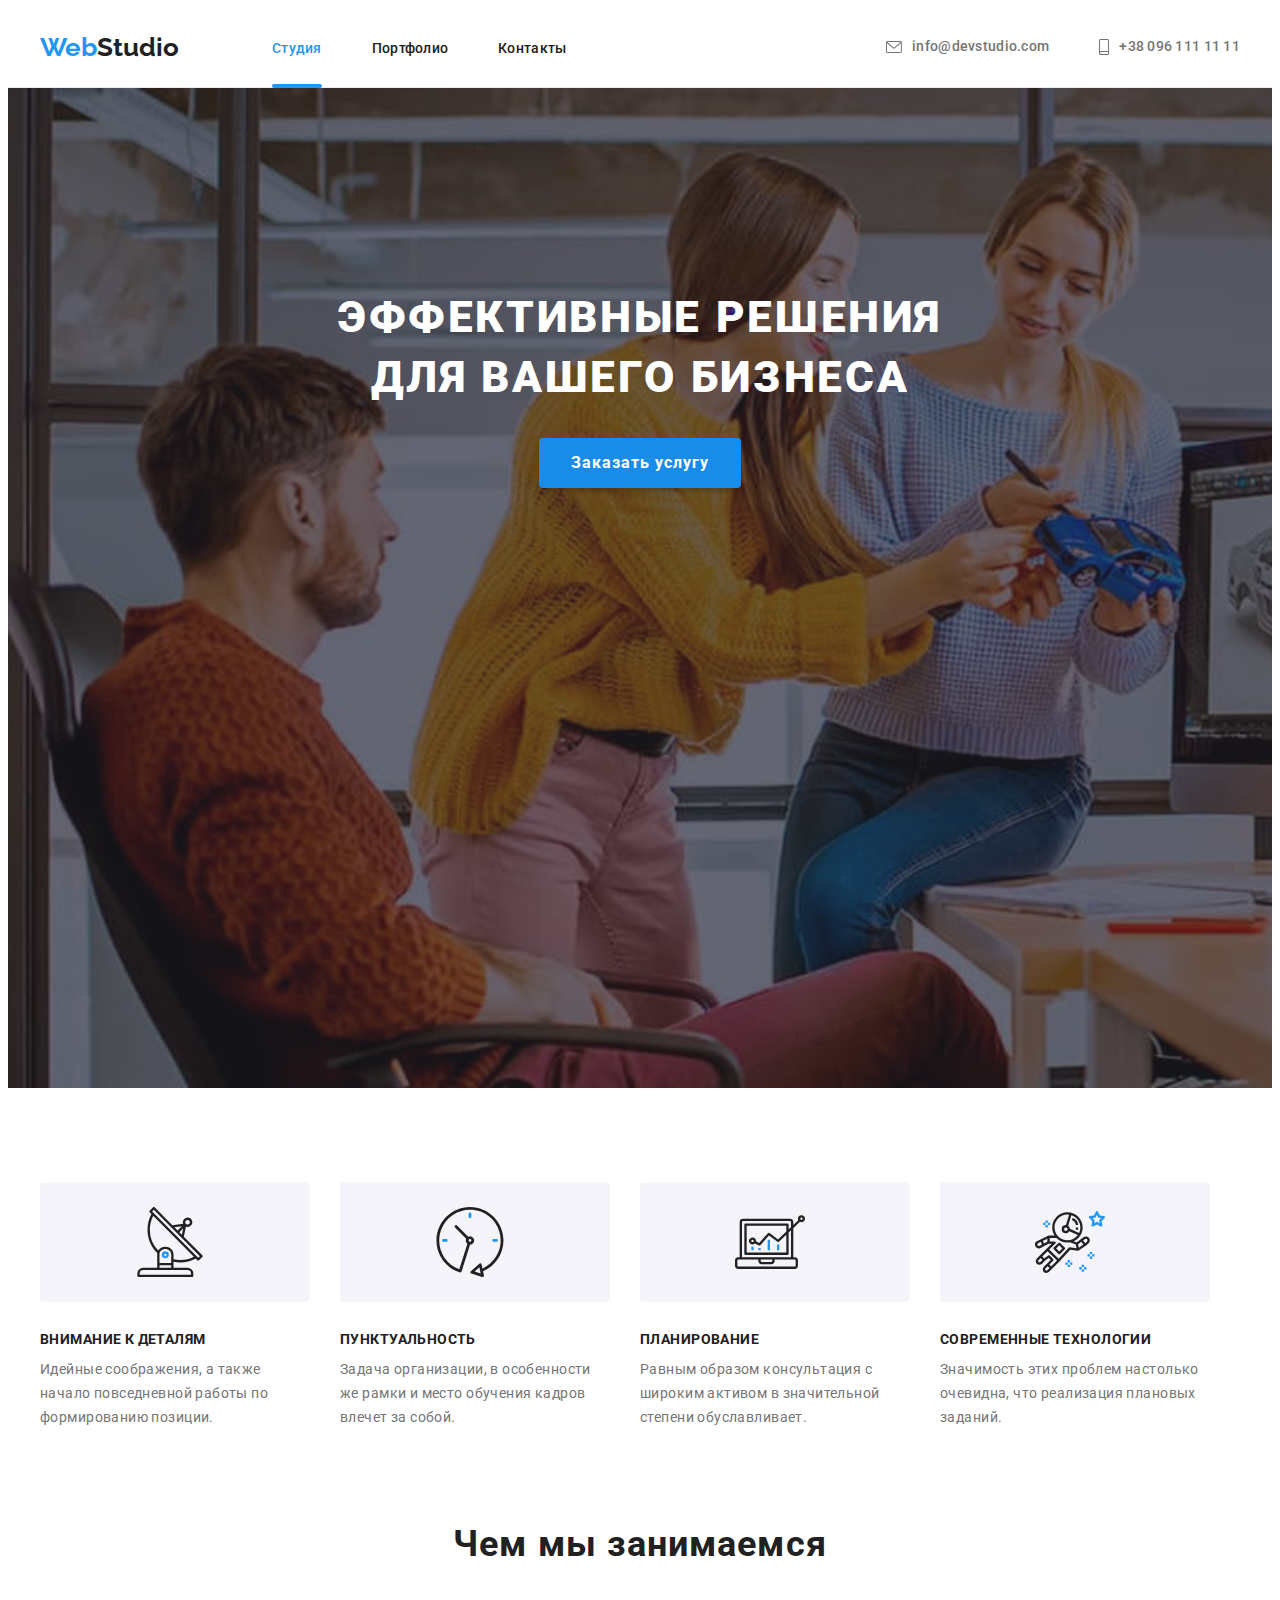
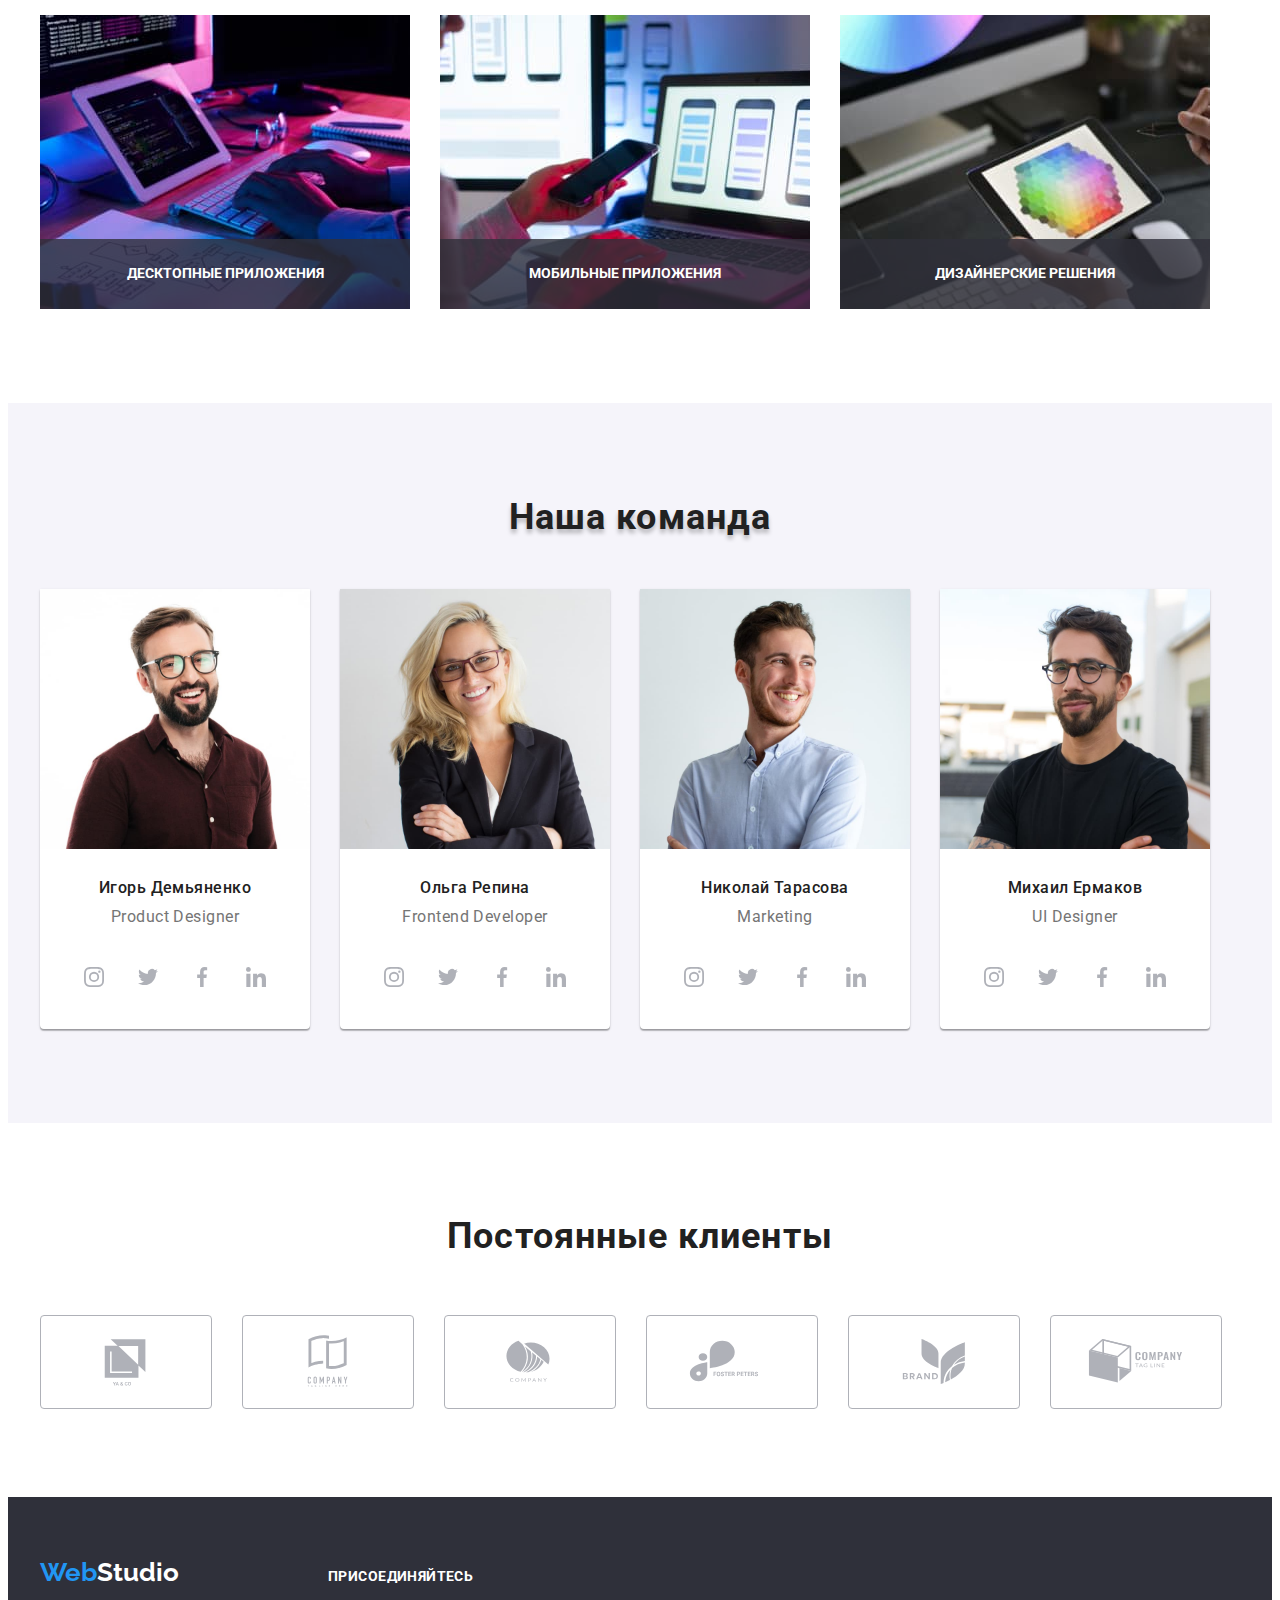
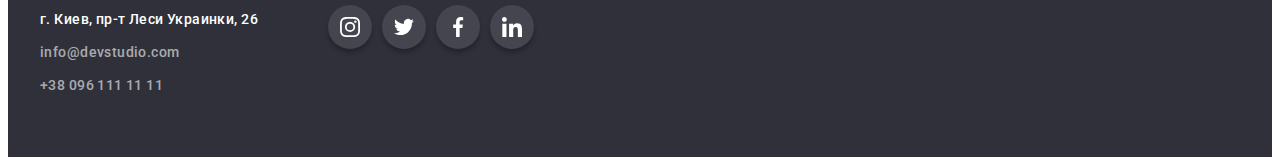
==== index.html @ 0362a979 "add files from 5 repository" ====
<!DOCTYPE html>
<html lang="ru">
  <head>
    <meta charset="UTF-8" />
    <meta http-equiv="X-UA-Compatible" content="IE=edge" />
    <meta name="viewport" content="width=device-width, initial-scale=1.0" />
    <title>Home Work 5</title>
    <link rel="preconnect" href="https://fonts.googleapis.com" />
    <link rel="preconnect" href="https://fonts.gstatic.com" crossorigin />
    <link
      href="https://fonts.googleapis.com/css2?family=Raleway:wght@700&family=Roboto:wght@400;500;700;900&display=swap"
      rel="stylesheet"
    />
    <link
      rel="stylesheet"
      href="https://cdnjs.cloudflare.com/ajax/libs/modern-normalize/1.1.0/modern-normalize.min.css"
      integrity="sha512-wpPYUAdjBVSE4KJnH1VR1HeZfpl1ub8YT/NKx4PuQ5NmX2tKuGu6U/JRp5y+Y8XG2tV+wKQpNHVUX03MfMFn9Q=="
      crossorigin="anonymous"
      referrerpolicy="no-referrer"
    />
    <link rel="stylesheet" href="./css/styles.css" />
  </head>
  <body>
    <header class="header">
      <div class="container header-container">
        <div class="flex-container">
          <a href="" class="header-logo"><span class="logo-span">Web</span>Studio</a>
          <nav>
            <ul class="marker-list header-list">
              <li class="item"><a class="nav-link current" href="">Студия</a></li>
              <li class="item"><a class="nav-link" href="./porfolio.html">Портфолио</a></li>
              <li class="item"><a class="nav-link" href="">Контакты</a></li>
            </ul>
          </nav>
          <ul class="marker-list header-list-contact">
            <li class="contact-item">
              <a class="contact-link" href="mailto:info@devstudio.com">
                <svg class="icon-header-mail" width="16" height="12">
                  <use href="./images/symbol-defs.svg#header-icon1"></use></svg
                >info@devstudio.com</a
              >
            </li>
            <li class="contact-item">
              <a class="contact-link" href="tel:+380961111111">
                <svg class="icon-header-mail" width="10" height="16">
                  <use href="./images/symbol-defs.svg#header-icon2"></use>
                </svg>
                +38 096 111 11 11
              </a>
            </li>
          </ul>
        </div>
      </div>
    </header>
    <main>
      <!-- SECTION HERO START -->
      <section class="hero-section hero">
        <div class="container">
          <h1 class="main-title">
            Эффективные решения <br />
            для вашего бизнеса
          </h1>
          <button type="button" class="btn-order-service" data-modal-open>Заказать услугу</button>
        </div>
      </section>
      <!-- SECTION HERO END -->
      <!-- SECTION OPPORTUNITIES START -->
      <section class="section">
        <div class="container">
          <h2 class="visually-hidden">Наши преимущества</h2>
          <ul class="marker-list list-box">
            <li class="item">
              <div class="icon-element">
                <svg class="icon-header-mail" width="70" height="70">
                  <use href="./images/symbol-defs.svg#opportunites-icon1"></use>
                </svg>
              </div>
              <h3 class="small-title">Внимание к деталям</h3>
              <p class="text-title">
                Идейные соображения, а также начало повседневной работы по формированию позиции.
              </p>
            </li>

            <li class="item">
              <div class="icon-element">
                <svg class="icon-header-mail" width="70" height="70">
                  <use href="./images/symbol-defs.svg#opportunites-icon2"></use>
                </svg>
              </div>
              <h3 class="small-title">Пунктуальность</h3>
              <p class="text-title">
                Задача организации, в особенности же рамки и место обучения кадров влечет за собой.
              </p>
            </li>

            <li class="item">
              <div class="icon-element">
                <svg class="icon-header-mail" width="70" height="70">
                  <use href="./images/symbol-defs.svg#opportunites-icon3"></use>
                </svg>
              </div>
              <h3 class="small-title">Планирование</h3>
              <p class="text-title">
                Равным образом консультация с широким активом в значительной степени обуславливает.
              </p>
            </li>

            <li class="item">
              <div class="icon-element">
                <svg class="icon-header-mail" width="70" height="70">
                  <use href="./images/symbol-defs.svg#opportunites-icon4"></use>
                </svg>
              </div>
              <h3 class="small-title">Современные технологии</h3>
              <p class="text-title">
                Значимость этих проблем настолько очевидна, что реализация плановых заданий.
              </p>
            </li>
          </ul>
        </div>
      </section>
      <!-- SECTION OPPORTUNITIES END -->
      <!-- SECTION ABOUT US START -->
      <section class="section section-about-us">
        <div class="container">
          <h2 class="section-title">Чем мы занимаемся</h2>
          <ul class="marker-list flex-box-img">
            <li class="item">
              <div class="box-computer-img">
                <img
                  class="computer-img"
                  src="./images/img-1.jpg"
                  alt="Компьютер"
                  width="370"
                  height="294"
                />
                <p class="text-on-img">Десктопные приложения</p>
              </div>
            </li>
            <li class="item">
              <div class="box-computer-img">
                <img
                  class="computer-img"
                  src="./images/img-2.jpg"
                  alt="Ноутбук"
                  width="370"
                  height="294"
                />
                <p class="text-on-img">Мобильные приложения</p>
              </div>
            </li>
            <li class="item">
              <div class="box-computer-img">
                <img
                  class="computer-img"
                  src="./images/img-3.jpg"
                  alt="Планшет с изображением"
                  width="370"
                  height="294"
                />
                <p class="text-on-img">Дизайнерские решения</p>
              </div>
            </li>
          </ul>
        </div>
      </section>
      <!-- SECTION ABOUT US END -->
      <!-- SECTION COMMAND START -->
      <section class="section section-command">
        <div class="container">
          <h2 class="section-title title-our-command">Наша команда</h2>
          <ul class="marker-list flex-box-pic">
            <li class="item item-pic">
              <img src="./images/photo-1.jpg" alt="Игорь Демьяненко" width="270" height="260" />
              <div class="text-wrapper">
                <h3 class="title-staff">Игорь Демьяненко</h3>
                <p class="text-staff-position" lang="en">Product Designer</p>
                <div class="icon-wrapper">
                  <a href="" class="link-social-icon">
                    <svg class="icon-social" width="20" height="20">
                      <use href="./images/symbol-defs.svg#instagram-icon"></use>
                    </svg>
                  </a>
                  <a href="" class="link-social-icon">
                    <svg class="icon-social" width="20" height="20">
                      <use href="./images/symbol-defs.svg#twitter-icon"></use>
                    </svg>
                  </a>
                  <a href="" class="link-social-icon">
                    <svg class="icon-social" width="20" height="20">
                      <use href="./images/symbol-defs.svg#facebook-icon"></use>
                    </svg>
                  </a>
                  <a href="" class="link-social-icon">
                    <svg class="icon-social" width="20" height="20">
                      <use href="./images/symbol-defs.svg#linkedin-icon"></use>
                    </svg>
                  </a>
                </div>
              </div>
            </li>
            <li class="item item-pic">
              <img src="./images/photo-2.jpg" alt="Ольга Репина" width="270" height="260" />
              <div class="text-wrapper">
                <h3 class="title-staff">Ольга Репина</h3>
                <p class="text-staff-position" lang="en">Frontend Developer</p>
                <div class="icon-wrapper">
                  <a href="" class="link-social-icon icon-instagram">
                    <svg class="icon-social" width="20" height="20">
                      <use href="./images/symbol-defs.svg#instagram-icon"></use>
                    </svg>
                  </a>
                  <a href="" class="link-social-icon">
                    <svg class="icon-social" width="20" height="20">
                      <use href="./images/symbol-defs.svg#twitter-icon"></use>
                    </svg>
                  </a>
                  <a href="" class="link-social-icon">
                    <svg class="icon-social" width="20" height="20">
                      <use href="./images/symbol-defs.svg#facebook-icon"></use>
                    </svg>
                  </a>
                  <a href="" class="link-social-icon icon-linkedin">
                    <svg class="icon-social" width="20" height="20">
                      <use href="./images/symbol-defs.svg#linkedin-icon"></use>
                    </svg>
                  </a>
                </div>
              </div>
            </li>
            <li class="item item-pic">
              <img src="./images/photo-3.jpg" alt="Николай Тарасов" width="270" height="260" />
              <div class="text-wrapper">
                <h3 class="title-staff">Николай Тарасова</h3>
                <p class="text-staff-position" lang="en">Marketing</p>
                <div class="icon-wrapper">
                  <a href="" class="link-social-icon icon-instagram">
                    <svg class="icon-social" width="20" height="20">
                      <use href="./images/symbol-defs.svg#instagram-icon"></use>
                    </svg>
                  </a>
                  <a href="" class="link-social-icon">
                    <svg class="icon-social" width="20" height="20">
                      <use href="./images/symbol-defs.svg#twitter-icon"></use>
                    </svg>
                  </a>
                  <a href="" class="link-social-icon">
                    <svg class="icon-social" width="20" height="20">
                      <use href="./images/symbol-defs.svg#facebook-icon"></use>
                    </svg>
                  </a>
                  <a href="" class="link-social-icon icon-linkedin">
                    <svg class="icon-social" width="20" height="20">
                      <use href="./images/symbol-defs.svg#linkedin-icon"></use>
                    </svg>
                  </a>
                </div>
              </div>
            </li>
            <li class="item item-pic">
              <img src="./images/photo-4.jpg" alt="Михаил Ермаков" width="270" height="260" />
              <div class="text-wrapper">
                <h3 class="title-staff">Михаил Ермаков</h3>
                <p class="text-staff-position" lang="en">UI Designer</p>
                <div class="icon-wrapper">
                  <a href="" class="link-social-icon icon-instagram">
                    <svg class="icon-social" width="20" height="20">
                      <use href="./images/symbol-defs.svg#instagram-icon"></use>
                    </svg>
                  </a>
                  <a href="" class="link-social-icon">
                    <svg class="icon-social" width="20" height="20">
                      <use href="./images/symbol-defs.svg#twitter-icon"></use>
                    </svg>
                  </a>
                  <a href="" class="link-social-icon">
                    <svg class="icon-social" width="20" height="20">
                      <use href="./images/symbol-defs.svg#facebook-icon"></use>
                    </svg>
                  </a>
                  <a href="" class="link-social-icon icon-linkedin">
                    <svg class="icon-social" width="20" height="20">
                      <use href="./images/symbol-defs.svg#linkedin-icon"></use>
                    </svg>
                  </a>
                </div>
              </div>
            </li>
          </ul>
        </div>
      </section>
      <!-- SECTION COMMAND END -->
      <!-- SECTION CLIENTS START -->
      <section class="section-clients">
        <div class="container">
          <h2 class="section-title title-clients">Постоянные клиенты</h2>
          <ul class="list-icon">
            <li class="item-icon">
              <a class="link-icon" href="">
                <svg class="icon-clients" width="106" height="60">
                  <use href="./images/symbol-defs.svg#sponsor-icon1"></use>
                </svg>
              </a>
            </li>
            <li class="item-icon">
              <a class="link-icon" href="">
                <svg class="icon-clients" width="106" height="60">
                  <use href="./images/symbol-defs.svg#sponsor-icon2"></use>
                </svg>
              </a>
            </li>
            <li class="item-icon">
              <a class="link-icon" href="">
                <svg class="icon-clients" width="106" height="60">
                  <use href="./images/symbol-defs.svg#sponsor-icon3"></use>
                </svg>
              </a>
            </li>
            <li class="item-icon">
              <a class="link-icon" href="">
                <svg class="icon-clients" width="106" height="60">
                  <use href="./images/symbol-defs.svg#sponsor-icon4"></use>
                </svg>
              </a>
            </li>
            <li class="item-icon">
              <a class="link-icon" href="">
                <svg class="icon-clients" width="106" height="60">
                  <use href="./images/symbol-defs.svg#sponsor-icon5"></use>
                </svg>
              </a>
            </li>
            <li class="item-icon">
              <a class="link-icon" href="">
                <svg class="icon-clients" width="106" height="60">
                  <use href="./images/symbol-defs.svg#sponsor-icon6"></use>
                </svg>
              </a>
            </li>
          </ul>
        </div>
      </section>

      <!-- SECTION CLIENTS END-->
    </main>
    <footer class="footer">
      <div class="container footer-flex-container">
        <div class="link-wrapper">
          <a href="" class="footer-logo"><span class="logo-span">Web</span>Studio</a>
          <address>
            <ul class="marker-list">
              <li class="item">
                <a
                  class="footer-link-contact footer-link-adress"
                  href="https://goo.gl/maps/3jRDSdYq94xRZy5t9"
                  target="_blank"
                  >г. Киев, пр-т Леси Украинки, 26</a
                >
              </li>
              <li class="item">
                <a class="footer-link-contact" href="mailto:info@devstudio.com"
                  >info@devstudio.com</a
                >
              </li>
              <li class="item">
                <a class="footer-link-contact" href="tel:+380961111111">+38 096 111 11 11</a>
              </li>
            </ul>
          </address>
        </div>
        <div class="footer-icon-wrapper">
          <p class="text-footer-icon">присоединяйтесь</p>
          <ul class="list-icon-wrapper">
            <li class="item-footer-icon">
              <a href="" class="footer-link-icon">
                <svg class="icon-social" width="20" height="20">
                  <use href="./images/symbol-defs.svg#instagram-icon"></use>
                </svg>
              </a>
            </li>
            <li class="item-footer-icon">
              <a href="" class="footer-link-icon">
                <svg class="icon-social" width="20" height="20">
                  <use href="./images/symbol-defs.svg#twitter-icon"></use>
                </svg>
              </a>
            </li>
            <li class="item-footer-icon">
              <a href="" class="footer-link-icon">
                <svg class="icon-social" width="20" height="20">
                  <use href="./images/symbol-defs.svg#facebook-icon"></use>
                </svg>
              </a>
            </li>
            <li class="item-footer-icon">
              <a href="" class="footer-link-icon">
                <svg class="icon-social" width="20" height="20">
                  <use href="./images/symbol-defs.svg#linkedin-icon"></use>
                </svg>
              </a>
            </li>
          </ul>
        </div>
      </div>
    </footer>
    <div class="backdrop is-hidden" data-modal>
      <div class="modal">
        <button class="btn-modal" type="button" data-modal-close>
          <svg class="modal-close-icon" width="18" height="18">
            <use href="./images/symbol-defs.svg#close-icon"></use>
          </svg>
        </button>
      </div>
    </div>
    <script src="./js/modal.js"></script>
  </body>
</html>
---- css/styles.css ----
:root {
  --main-color: #757575;

  --dark-color: #212121;

  --secondary-color: #ffffff;

  --footer-link-color: rgba(255, 255, 255, 0.6);

  --hover-color: #2196f3;

  --font-text: 14px;

  --font-weight-main: 500;
}

body {
  font-family: 'Roboto', sans-serif;
  color: var(--main-color);
}

h1,
h2,
h3,
h4,
ul,
p {
  margin: 0;
  padding: 0;
}

img {
  display: block;
}
.marker-list {
  list-style-type: none;
  padding: 0;
}

/* =====HEADER START====== */
.header {
  border-bottom: 1px solid #ececec;
}

.container {
  width: 1200px;
  padding: 0 15px;
  margin: 0 auto;
}

header a {
  padding: 24px 0px;
}
.flex-container {
  display: flex;
  align-items: center;
}

.header-logo {
  font-family: 'Raleway', sans-serif;
  font-size: 26px;
  font-weight: 700;
  line-height: 1.19;
  text-decoration: none;
  color: var(--dark-color);
  margin-right: 93px;

  transition: text-shadow 250ms cubic-bezier(0.4, 0, 0.2, 1);
}

.header-logo:hover,
.header-logo:focus {
  text-shadow: 0px 4px 4px rgba(0, 0, 0, 0.25), 0px 4px 4px rgba(0, 0, 0, 0.25);
}

.logo-span {
  color: var(--hover-color);
}

.header-list {
  display: flex;
}

.header-list > .item:not(:last-child) {
  margin-right: 50px;
}
.marker-list .nav-link {
  position: relative;
  padding-bottom: 32px;

  font-size: var(--font-text);
  font-weight: var(--font-weight-main);
  line-height: 1.14;
  text-decoration: none;
  color: var(--dark-color);
  letter-spacing: 0.02em;

  transition: color 250ms cubic-bezier(0.4, 0, 0.2, 1);
}

.nav-link:hover,
.nav-link:focus {
  color: var(--hover-color);
}

.marker-list .current {
  color: var(--hover-color);
}

.marker-list .current::after {
content: "";

position: absolute;
bottom: 0;
left: 0;
width: 100%;
height: 4px;
background: #2196F3;
border-radius: 2px;
}

.header-list-contact > .contact-item:first-child {
  margin-right: 50px;
}

.header-list-contact {
  display: flex;
  margin-left: auto;
}

.contact-link {
  display: flex;
  justify-content: center;
  align-items: center;
  font-size: var(--font-text);
  font-weight: var(--font-weight-main);
  line-height: 1.14;
  text-decoration: none;
  color: var(--main-color);
  font-style: normal;
  letter-spacing: 0.02em;

  transition: color 250ms cubic-bezier(0.4, 0, 0.2, 1);
}

.contact-link:hover,
.contact-link:focus {
  color: var(--hover-color);
}

.icon-header-mail {
  margin-right: 10px;
  fill: currentColor;
}

/* =====HEADER END====== */

/* =======HERO START====== */
.hero-section {
  margin-right: auto;
  margin-left: auto;
  max-width: 1600px;
  height: 600px;
  padding-bottom: 200px;
  padding-top: 200px;

  text-align: center;
  background-image: linear-gradient(rgba(47, 48, 58, 0.4), rgba(47, 48, 58, 0.4)),
    url(../images/background-img1.jpg);
  background-repeat: no-repeat;
  background-size: cover;
  background-color: #2f303a;
}

.main-title {
  margin-bottom: 30px;

  color: var(--secondary-color);
  font-weight: 900;
  line-height: 1.36;
  font-size: 44px;
  text-transform: uppercase;
  letter-spacing: 0.06em;
  text-align: center;
}

.btn-order-service {
  padding: 10px 32px;
  border: 0px;
  border-radius: 4px;

  font-family: 'Roboto', sans-serif;
  color: var(--secondary-color);
  font-weight: 700;
  font-size: 16px;
  line-height: 1.87;
  letter-spacing: 0.06em;
  background-color: #188ce8;
  box-shadow: 0px 4px 4px rgba(0, 0, 0, 0.15);

  cursor: pointer;
  transition: background-color 250ms cubic-bezier(0.4, 0, 0.2, 1);
}

.btn-order-service:hover,
.btn-order-service:focus {
  background-color: var(--hover-color);
}
/* =======HERO END====== */

/* ======SECTION OPPORTUNITIES START======= */

/* Утилита скрытия текста */
.visually-hidden {
  position: absolute;
  width: 1px;
  height: 1px;
  margin: -1px;
  border: 0;
  padding: 0;
  white-space: nowrap;
  clip-path: inset(100%);
  clip: rect(0 0 0 0);
  overflow: hidden;
}

.section {
  padding: 94px 0;
}

.list-box {
  display: flex;
}

.list-box > .item {
  width: 270px;
}

.list-box .item:not(:last-child) {
  margin-right: 30px;
}

.icon-element {
  display: flex;
  justify-content: center;
  align-items: center;
  width: 270px;
  height: 120px;
  margin-bottom: 30px;
  border-radius: 4px;

  background-color: #f5f4fa;
}
.small-title {
  margin-bottom: 10px;

  line-height: 1.14;
  letter-spacing: 0.03em;
  text-transform: uppercase;
  color: var(--dark-color);
  font-size: var(--font-text);
  font-weight: 700;
}

.text-title {
  font-size: var(--font-text);
  letter-spacing: 0.03em;
  line-height: 1.71;
}

/* ======SECTION OPPORTUNITIES END======= */

/* ======SECTION ABOUT US START======= */
.section-about-us {
  padding-top: 0;
}

.flex-box-img {
  display: flex;
  margin-left: -30px;
  margin-top: -30px;

  flex-basis: calc((100% - 90px) / 4);
}

.flex-box-img .item {
  margin-left: 30px;
  margin-top: 30px;
}

.box-computer-img {
position: relative;

}

.text-on-img {
position: absolute;
bottom: 0;
left: 0;

display:flex;
justify-content: center;
align-items: center;
width: 370px;
height: 70px;

font-weight: 700;
font-size: 14px;
line-height: 1.14;
text-transform: uppercase;
color: white;
background: rgba(47, 48, 58, 0.8);


}

.section-title {
  margin-bottom: 50px;

  text-align: center;
  font-weight: 700;
  font-size: 36px;
  line-height: 1.16;
  letter-spacing: 0.03em;
  color: var(--dark-color);
}

/* ======SECTION ABOUT US END======= */

/* ======SECTION COMMAND START====== */
.section-command {
  background-color: #f5f4fa;
}

.flex-box-pic {
  display: flex;
  flex-basis: calc((100% - 120px) / 4);

  margin-left: -30px;
}

.item-pic {
  margin-left: 30px;

  text-align: center;
  background: #ffffff;
  box-shadow: 0px 1px 3px rgba(0, 0, 0, 0.12), 0px 1px 1px rgba(0, 0, 0, 0.14),
    0px 2px 1px rgba(0, 0, 0, 0.2);
  border-radius: 0px 0px 4px 4px;
}

.text-wrapper {
  padding-bottom: 30px;
  padding-top: 30px;
}

.title-our-command {
  text-shadow: 0px 4px 4px rgba(0, 0, 0, 0.25);
}

.title-staff {
  margin-bottom: 10px;

  color: var(--dark-color);
  font-size: 16px;
  line-height: 1.18;
  letter-spacing: 0.03em;
  font-weight: 500;
}

.text-staff-position {
  margin-bottom: 28px;

  font-size: 16px;
  line-height: 1.18;
  letter-spacing: 0.03em;
}

.icon-wrapper {
  display: flex;
  align-items: center;
  justify-content: center;
}

.link-social-icon {
  display: flex;
  justify-content: center;
  align-items: center;
  width: 44px;
  height: 44px;
  color: #afb1b8;
  cursor: pointer;
  transition: color 250ms cubic-bezier(0.4, 0, 0.2, 1),
    background-color 250ms cubic-bezier(0.4, 0, 0.2, 1),
    border-radius 250ms cubic-bezier(0.4, 0, 0.2, 1);
}

.link-social-icon:hover,
.link-social-icon:focus {
  color: var(--secondary-color);
  background-color: var(--hover-color);
  border-radius: 50%;
}

.link-social-icon:not(:last-child) {
  margin-right: 10px;
}

.icon-social {
  fill: currentColor;
}

/* ======SECTION COMMAND END====== */

/* ======SECTION CLIENTS START====== */
.section-clients {
  padding-top: 93px;
  padding-bottom: 88px;
}

.section-clients li {
  list-style: none;
}

.section-title.title-clients {
  margin-bottom: 57px;
}
.list-icon {
  display: flex;
}
.item-icon:not(:first-child) {
  margin-left: 30px;
}

.link-icon {
  display: block;
}

.link-icon {
  display: flex;
  width: 170px;
  height: 92px;
  justify-content: center;
  align-items: center;
  color: #afb1b8;
  border: 1px solid #afb1b8;
  border-radius: 4px;

  transition: color 250ms cubic-bezier(0.4, 0, 0.2, 1), border 250ms cubic-bezier(0.4, 0, 0.2, 1);
}

.link-icon:hover,
.link-icon:focus {
  color: #2196f3;
  border: 1px solid #2196f3;
}

.icon-clients {
  fill: currentColor;
}

/* ======SECTION CLIENTS END====== */

/* =======PAGE PORTFOLIO START====== */
.section-portfolio {
  padding-top: 94px;
  padding-bottom: 94px;
}

.btn-list {
  display: flex;
  justify-content: center;
  margin-bottom: 50px;
}

.btn-list > .item:not(:last-child) {
  margin-right: 8px;
}

.button-portfolio {
  padding: 6px 22px;
  border: 0;
  border-radius: 4px;

  font-family: 'Roboto', sans-serif;
  font-weight: var(--font-weight-main);
  font-size: 16px;
  line-height: 1.62;
  letter-spacing: 0.03em;
  color: var(--dark-color);
  background: #f5f4fa;

  cursor: pointer;

  transition: color 250ms cubic-bezier(0.4, 0, 0.2, 1),
    background-color 250ms cubic-bezier(0.4, 0, 0.2, 1),
    box-shadow 250ms cubic-bezier(0.4, 0, 0.2, 1);
}

.button-portfolio:hover,
.button-portfolio:focus {
  color: var(--secondary-color);
  background-color: var(--hover-color);
  box-shadow: 0px 3px 1px rgba(0, 0, 0, 0.1), 0px 1px 2px rgba(0, 0, 0, 0.08),
    0px 2px 2px rgba(0, 0, 0, 0.12);
}

.cards-list {
  display: flex;
  flex-wrap: wrap;
  flex-basis: calc((100% - 90px) / 3);
  margin-left: -30px;
  margin-top: -30px;
}

.cards-list > .item {
  margin-left: 30px;
  margin-top: 30px;
  transition: box-shadow 250ms cubic-bezier(0.4, 0, 0.2, 1);
}

.cards-list .item:hover {
  box-shadow: 0px 4px 4px rgba(0, 0, 0, 0.25);
}

.link-img {
  text-decoration: none;
  color: var(--main-color);
}

/* OVERLAY START*/
.img-wrapper {
  position: relative;
  overflow: hidden; 
}

.overlay {
  position: absolute;
  top: 0;
  left: 0;
  width: 100%;
  height: 100%;
  overflow: auto;

  padding: 63px 24px;

  color: var(--secondary-color);
  font-size: 18px;
  line-height: 1.55;

  transform: translateY(100%);
  transition: transform 250ms cubic-bezier(0.4, 0, 0.2, 1),
    background 250ms cubic-bezier(0.4, 0, 0.2, 1);
}

.link-img:hover .overlay,
.link-img:focus .overlay {
  transform: translateY(0%);
  background: rgba(33, 150, 243, 0.9);
}

/* OVERLAY END*/
.text-card {
  padding: 20px 24px;

  background: #ffffff;
  border-bottom: 1px solid #eeeeee;
  border-right: 1px solid #eeeeee;
  border-left: 1px solid #eeeeee;
}

.portfolio-title {
  margin-bottom: 4px;

  color: var(--dark-color);
  font-size: 18px;
  line-height: 2;
  letter-spacing: 0.06em;
  font-weight: 700;
}

.text-services {
  font-size: 16px;
  line-height: 1.87;
  letter-spacing: 0.03em;
  text-shadow: 0px 4px 4px rgba(0, 0, 0, 0.25);
}
/* =======PAGE PORTFOLIO END======= */

/* ======FOOTER START====== */
.footer {
  background: #2f303a;
  padding-bottom: 60px;
  padding-top: 60px;
}

.footer-logo {
  display: inline-block;
  margin-bottom: 20px;

  font-family: 'Raleway', sans-serif;
  font-size: 26px;
  font-weight: 700;
  line-height: 1.19;
  text-decoration: none;
  color: var(--secondary-color);

  transition: text-shadow 250ms cubic-bezier(0.4, 0, 0.2, 1);
}

.footer-logo:hover,
.footer-logo:focus {
  text-shadow: 0px 4px 4px rgba(0, 0, 0, 0.25), 0px 4px 4px rgba(0, 0, 0, 0.25);
}

.footer .item:not(:last-child) {
  margin-bottom: 9px;
}
.footer-link-contact {
  font-size: var(--font-text);
  font-weight: var(--font-weight-main);
  line-height: 1.71;
  text-decoration: none;
  color: var(--footer-link-color);
  letter-spacing: 0.03em;
  font-style: normal;

  transition: color 250ms cubic-bezier(0.4, 0, 0.2, 1);
}

.footer-link-contact:hover,
.footer-link-contact:focus {
  color: var(--hover-color);
}

.footer-link-adress {
  color: var(--secondary-color);
}

.list-icon-wrapper li {
  list-style: none;
}
/* STYLES FOR ICON */
.footer-flex-container {
  display: flex;
  align-items: baseline;
}

.link-wrapper {
  margin-right: 70px;
}

.text-footer-icon {
  margin-bottom: 20px;

  font-weight: bold;
  font-size: 14px;
  line-height: 1.14;
  letter-spacing: 0.03em;
  text-transform: uppercase;

  color: #ffffff;
}

.list-icon-wrapper {
  display: flex;
}
.item-footer-icon {
  list-style: none;
}
.item-footer-icon:not(:last-child) {
  margin-right: 10px;
}
.footer-link-icon {
  display: flex;
  align-items: center;
  justify-content: center;
  width: 44px;
  height: 44px;

  color: white;
  background-color: rgba(255, 255, 255, 0.1);
  border-radius: 50%;
  box-shadow: 0px 4px 4px rgba(0, 0, 0, 0.25);
  cursor: pointer;

  transition: background-color 250ms cubic-bezier(0.4, 0, 0.2, 1);
}

.footer-link-icon:hover,
.footer-link-icon:focus {
  background-color: var(--hover-color);
}

/* ======FOOTER END====== */


/* BACKDROP START*/

.backdrop {
position: fixed;
left: 0;
top: 0;

width: 100vw;
height: 100vh;

background: rgba(0, 0, 0, 0.2);
transition: opacity 250ms cubic-bezier(0.4, 0, 0.2, 1), visibility 250ms cubic-bezier(0.4, 0, 0.2, 1);
}

.backdrop.is-hidden {
opacity: 0;
visibility: hidden;
pointer-events: 0;
}

.modal{
position: absolute;
top: 50%;
left: 50%;
transform: translate(-50%,-50%);

width:528px;
height: 581px;

background: #FFFFFF;
box-shadow: 0px 1px 3px rgba(0, 0, 0, 0.12),
0px 1px 1px rgba(0, 0, 0, 0.14),
0px 2px 1px rgba(0, 0, 0, 0.2);
border-radius: 4px;
}

.btn-modal {
position: absolute;
top: 8px;
right: 8px;

display: flex;
justify-content: center;
align-items: center;
padding: 0;

width: 30px;
height: 30px;
border-radius: 50%;

background: #FFFFFF;
border: 1px solid rgba(0, 0, 0, 0.1);
cursor: pointer;
}

/* BACKDROP END*/
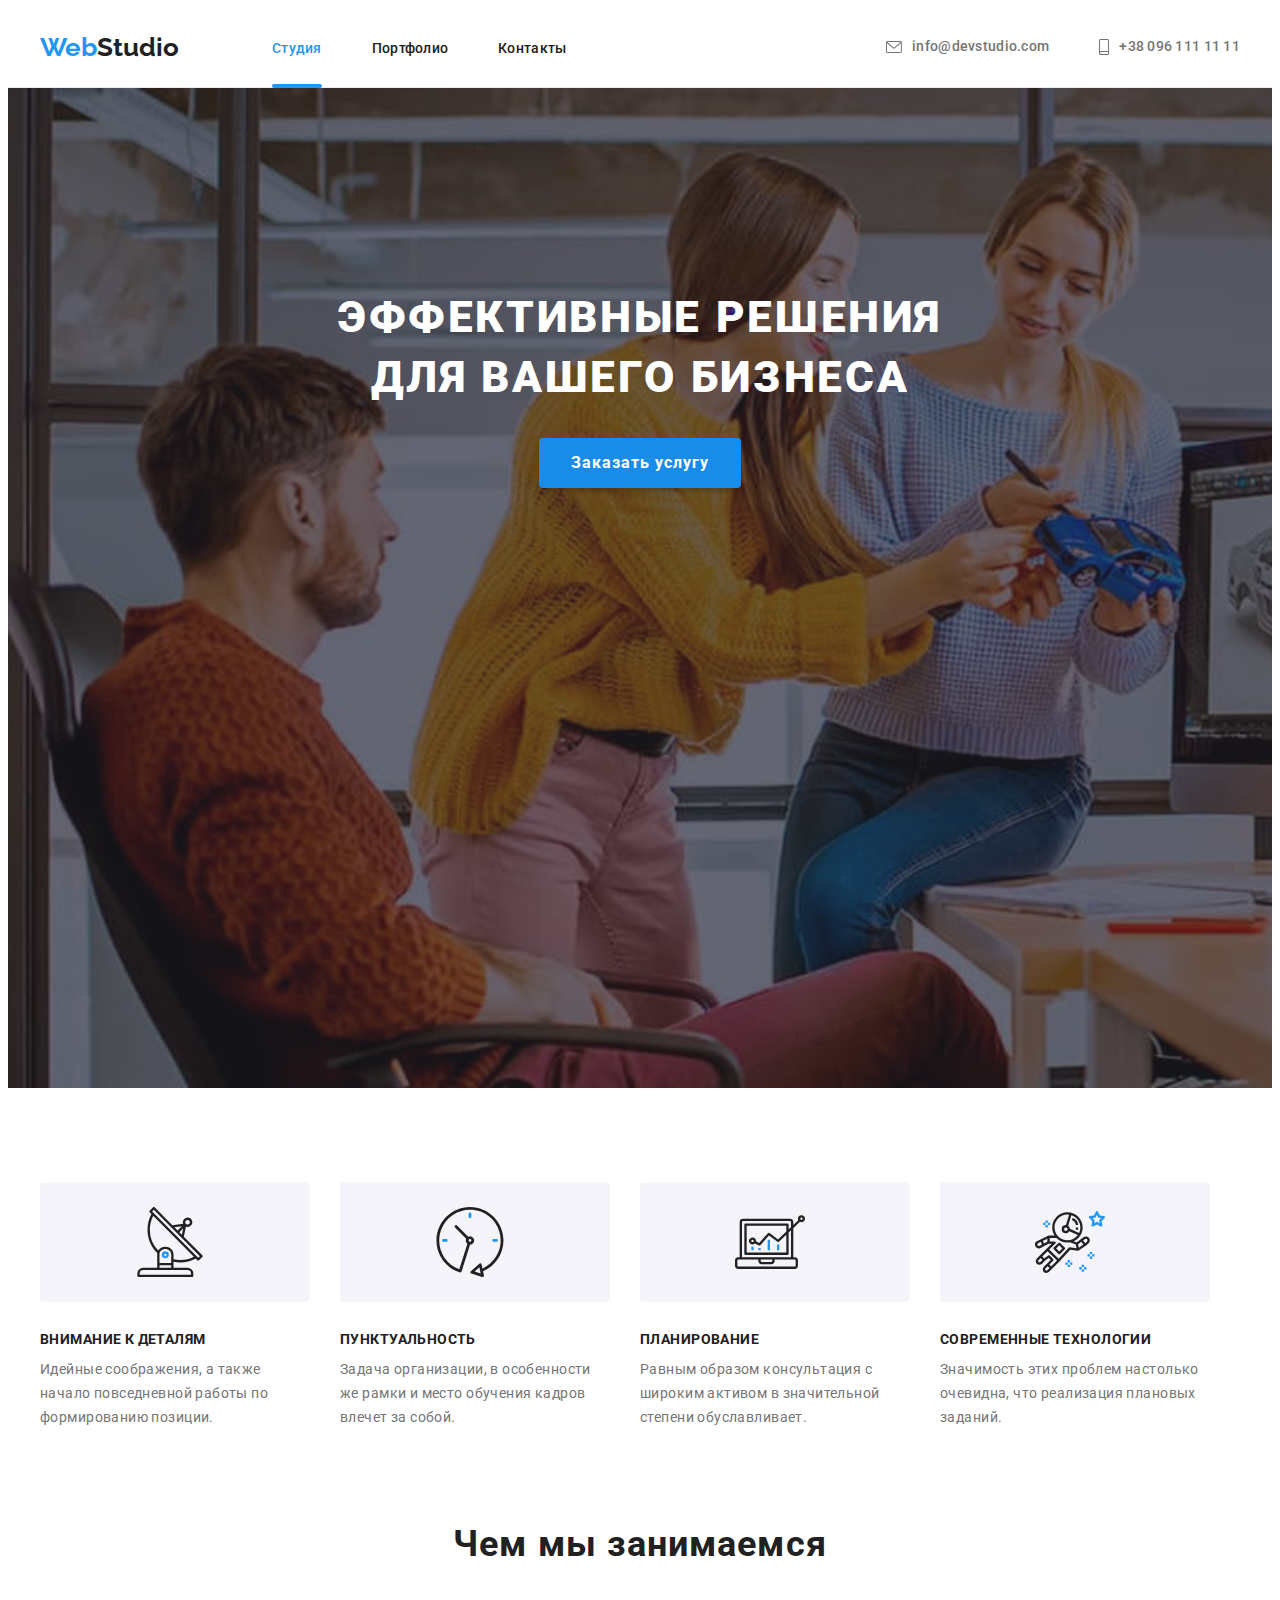
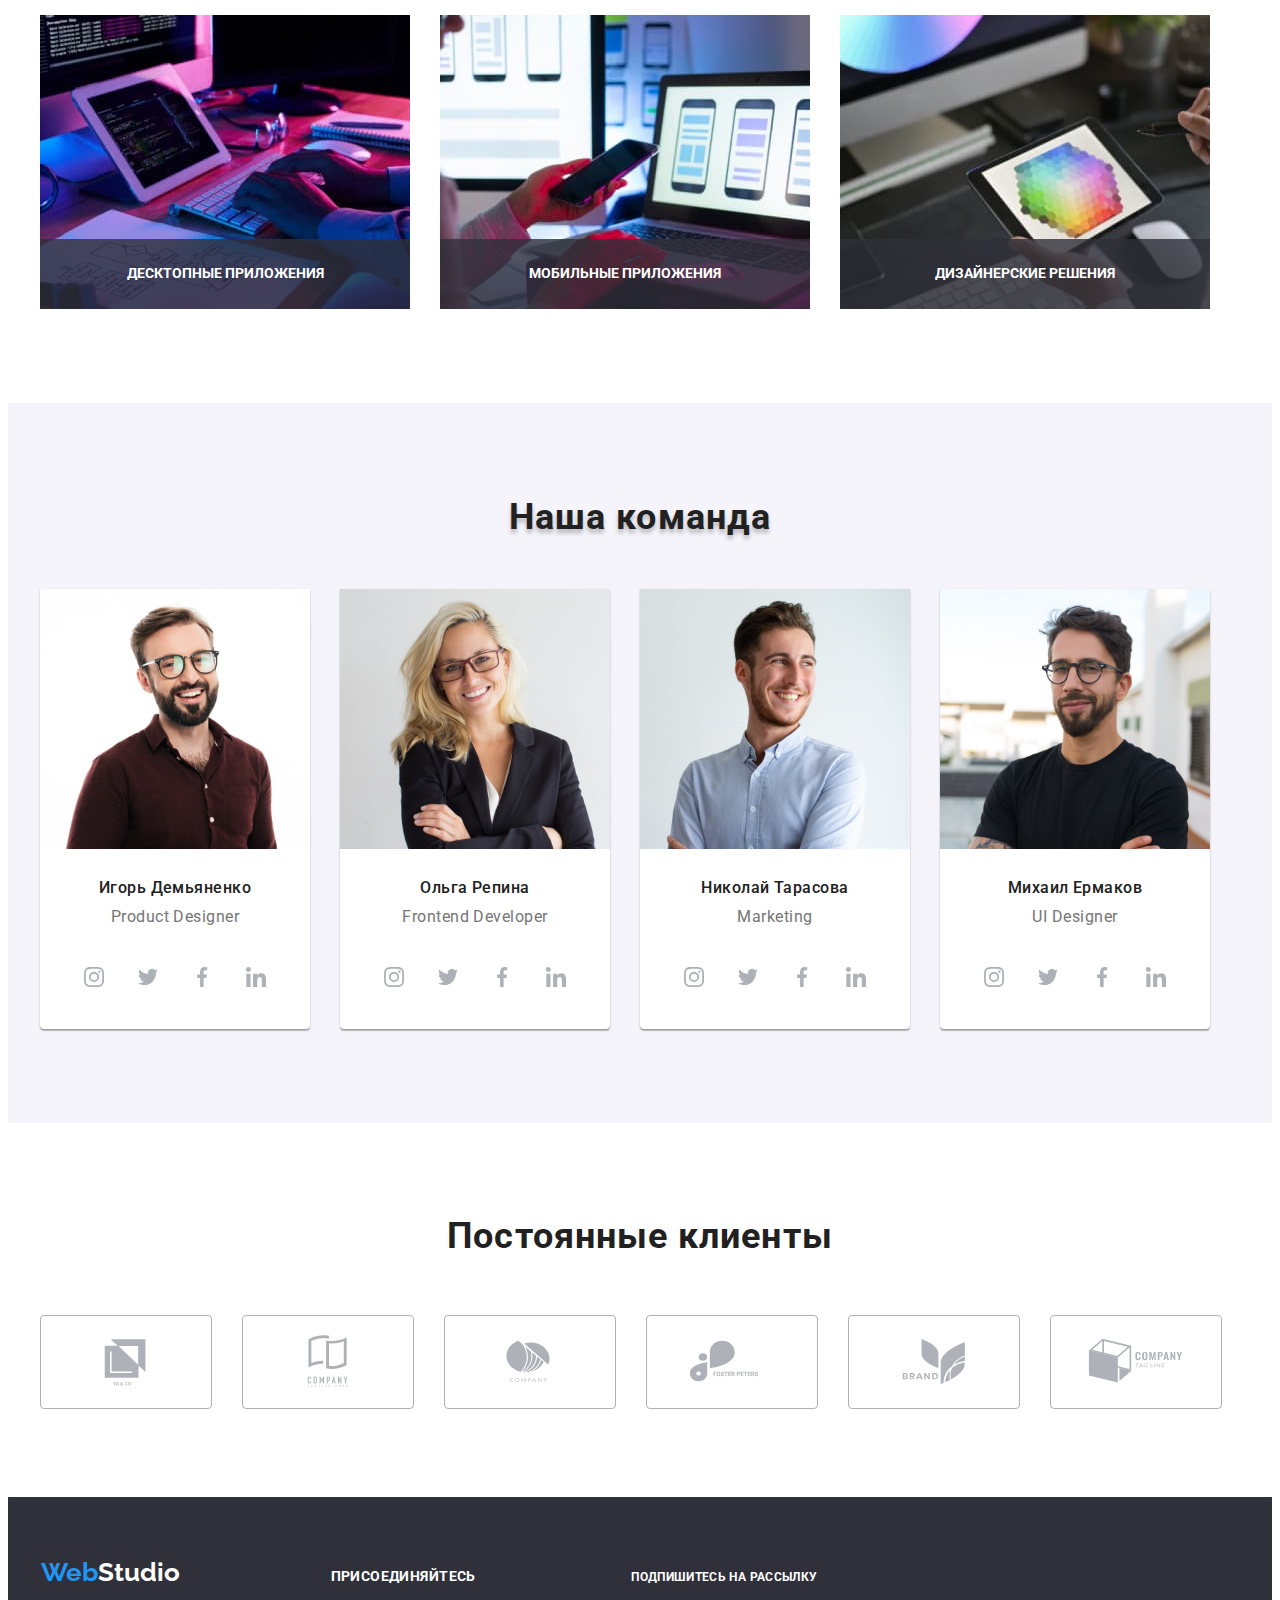
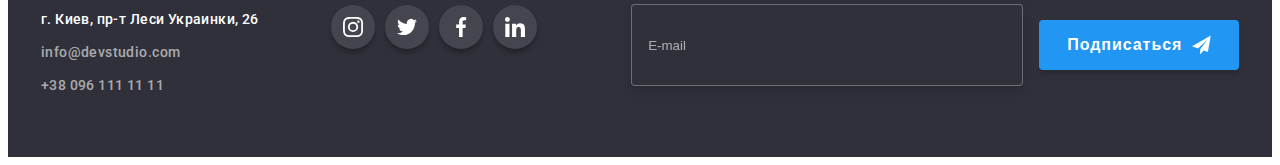
==== commit b84d6750: "add form in modal window and in footer add form too" ====
--- a/index.html
+++ b/index.html
@@ -343,6 +343,8 @@
 
       <!-- SECTION CLIENTS END-->
     </main>
+
+    <!-- FOOTER START -->
     <footer class="footer">
       <div class="container footer-flex-container">
         <div class="link-wrapper">
@@ -401,8 +403,29 @@
             </li>
           </ul>
         </div>
+        <form name="footer-form" autocomplete="on">
+          <label for="footer-mail" class="contact-form-mail-label">Подпишитесь на рассылку</label>
+          <input
+            type="email"
+            name="user-mail-footer"
+            class="contact-form-mail"
+            id="footer-mail"
+            placeholder="E-mail"
+            required
+          />
+          <button type="submit" class="contact-form-submit-button">
+            Подписаться
+            <svg class="btn-footer-icon" width="24px" height="24px">
+              <use href="./images/symbol-defs.svg#btn-telegram-icon"></use>
+            </svg>
+          </button>
+        </form>
       </div>
     </footer>
+
+    <!-- FOOTER END -->
+
+    <!-- BACKDROP START -->
     <div class="backdrop is-hidden" data-modal>
       <div class="modal">
         <button class="btn-modal" type="button" data-modal-close>
@@ -410,8 +433,46 @@
             <use href="./images/symbol-defs.svg#close-icon"></use>
           </svg>
         </button>
+        <b class="title-modal-form">Оставьте свои данные, мы вам перезвоним</b>
+        <form name="modal-form">
+          <label class="modal-form-label" for="user-name">Имя</label>
+          <input
+            type="text"
+            class="modal-form-input user-form"
+            name="user_name"
+            id="user-name"
+            required
+          />
+
+          <label class="modal-form-label">Телефон</label>
+          <input name="user-phone" type="tel" class="modal-form-input" required />
+
+          <label class="modal-form-label">Почта </label>
+          <input name="user-mail" type="email" class="modal-form-input" />
+
+          <label for="" class="modal-form-label">Комментарий</label>
+          <textarea
+            name="user-message"
+            class="modal-form-input textarea-form"
+            placeholder="Введите текст"
+          ></textarea>
+          <div class="checkbox-modal-wrapper">
+            <input
+              type="checkbox"
+              id="user-policy"
+              name="user-policy"
+              class="visually-hidden modal-form-checkbox"
+            />
+            <label for="user-policy" class="modal-form-checkbox-label"
+              >Соглашаюсь с рассылкой и принимаю &nbsp;
+              <a href="" class="modal-link-policy"> Условия договора</a>
+            </label>
+          </div>
+          <button class="modal-form-button">Отправить</button>
+        </form>
       </div>
     </div>
+    <!-- BACKDROP EMD -->
     <script src="./js/modal.js"></script>
   </body>
 </html>
--- a/css/styles.css
+++ b/css/styles.css
@@ -18,6 +18,7 @@
   font-family: 'Roboto', sans-serif;
   color: var(--main-color);
 }
+
 
 h1,
 h2,
@@ -643,7 +644,13 @@
 /* STYLES FOR ICON */
 .footer-flex-container {
   display: flex;
+  justify-content: space-around;
   align-items: baseline;
+}
+
+.footer-icon-wrapper {
+margin-right: 93px;
+
 }
 
 .link-wrapper {
@@ -692,6 +699,69 @@
   background-color: var(--hover-color);
 }
 
+/* STYLES FOR ICON END */
+.contact-form-mail-label {
+display: block;
+margin-bottom: 20px; 
+
+color: var(--secondary-color);
+font-weight: 700;
+font-size: 12px;
+line-height: 1.14;
+letter-spacing: 0.03em; 
+text-transform: uppercase;
+}
+
+.contact-form-mail {
+margin-right: 12px;
+padding: 15px 16px;
+width: 358px;
+height: 50px;
+color: var(--secondary-color);
+
+border: 1px solid rgba(255, 255, 255, 0.3);
+filter: drop-shadow(0px 4px 4px rgba(0, 0, 0, 0.15));
+border-radius: 4px;
+background-color: #2F303A;
+outline: none;
+}
+
+.contact-form-mail::placeholder {
+color: rgba(255, 255, 255, 0.6);
+}
+
+.contact-form-submit-button {
+display: inline-flex;
+align-items: center;
+padding: 10px 28px;
+width: 200px;
+height: 50px;
+
+font-weight: 700;
+font-size: 16px;
+line-height: 1.87;
+letter-spacing: 0.06em;
+
+border: var(--hover-color);
+border-radius: 4px;
+background-color: #2196F3;
+box-shadow: 0px 4px 4px rgba(0, 0, 0, 0.15);
+color:var(--secondary-color);
+
+cursor: pointer;
+transition: background-color 250ms cubic-bezier(0.4, 0, 0.2, 1);
+}
+
+.contact-form-submit-button:focus,
+.contact-form-submit-button:hover {
+background-color: rgba(33, 150, 243, 0.9);
+}
+
+.btn-footer-icon {
+margin-left: 10px;
+}
+
+
 /* ======FOOTER END====== */
 
 
@@ -713,7 +783,7 @@
 opacity: 0;
 visibility: hidden;
 pointer-events: 0;
-}
+}   
 
 .modal{
 position: absolute;
@@ -723,6 +793,11 @@
 
 width:528px;
 height: 581px;
+padding-top: 44.5px;
+padding-left: 36px;
+padding-right: 44px;
+padding-bottom:35px ;
+
 
 background: #FFFFFF;
 box-shadow: 0px 1px 3px rgba(0, 0, 0, 0.12),
@@ -749,5 +824,159 @@
 border: 1px solid rgba(0, 0, 0, 0.1);
 cursor: pointer;
 }
+.modal-form {
+  display: flex;
+  flex-direction: column;
+
+}
+.title-modal-form {
+display: block;
+text-align: center;
+margin-bottom: 30px;
+
+font-weight: 700;
+font-size: 20px;
+line-height: 1.15;
+letter-spacing: 0.03em;
+color: #212121;
+
+font-family: 'Roboto';
+font-style: normal;
+font-weight: 700;
+font-size: 20px;
+line-height: 23px;
+text-align: center;
+letter-spacing: 0.03em;
+
+color: #212121;
+}
+
+
+
+.modal-form-label {
+display: block;
+margin-bottom: 4px;
+
+
+font-size: 12px;
+line-height: 1.16;
+letter-spacing: 0.01em;
+color: #757575;
+
+}
+
+.modal-form-input {
+
+display: block;
+width: 100%;
+height: 40px;
+padding: 12px 11px;
+margin-bottom: 4px;
+outline: none;
+border: 1px solid rgba(33, 33, 33, 0.2);
+border-radius: 4px;
+}
+
+.modal-form-input:focus {
+border-color: #2196F3;
+}
+
+
+.textarea-form {
+height: 120px;
+resize: none;
+
+}
+
+.textarea-form::placeholder {
+font-size: 12px;
+line-height: 1.16;
+letter-spacing: 0.01em;
+color: rgba(117, 117, 117, 0.5);
+}
+
 
 /* BACKDROP END*/
+
+ /* FORM IN MODAL */
+
+.checkbox-modal-wrapper {
+margin-bottom: 30px;
+
+}
+ 
+.modal-form-checkbox-label {
+  display: flex;
+  align-items: center;
+  font-size: 14px;
+  line-height: 1.71;
+  letter-spacing: 0.03em;
+  color: #757575;
+  cursor: pointer;
+
+}
+
+.modal-form-checkbox-label::before {
+  content: "";
+  display: inline-block;
+  width: 16px;
+  height: 15px;
+  margin-right: 8.5px;
+  border: 1px solid #000000;
+  background-image: url(../images/checbox-modal-icon.svg);
+  background-repeat: no-repeat;
+  background-position: 50% 50%;
+  cursor: pointer;
+  transition: box-shadow 250ms cubic-bezier(0.4, 0, 0.2, 1),
+  background-color 250ms cubic-bezier(0.4, 0, 0.2, 1);
+
+}
+
+.modal-form-checkbox:checked+.modal-form-checkbox-label::before {
+  background-color: #188ce8;
+  border: 0px;
+}
+
+.modal-form-checkbox:focus+.modal-form-checkbox-label::before {
+  box-shadow: 0px 4px 4px rgba(0, 0, 0, 0.25);
+}
+
+.modal-link-policy {
+  font-size: 14px;
+  line-height: 1.71;
+  letter-spacing: 0.03em;
+  text-decoration-line: underline;
+
+  color: #2196F3;
+}
+
+.modal-form-button {
+display: block;
+margin: 0 auto;
+width: 200px;
+height: 50px;
+
+font-weight: 700;
+font-size: 16px;
+line-height:1.87;
+letter-spacing: 0.06em;
+
+background-color: #2196F3;
+border: 0;
+border-radius: 4px;
+color: #FFFFFF;
+cursor: pointer;
+transition: background-color 250ms cubic-bezier(0.4, 0, 0.2, 1);
+}
+
+.modal-form-button:focus,
+.modal-form-button:hover {
+background-color:#188CE8;
+box-shadow: 0px 2px 3px rgba(0, 0, 0, 0.15);
+}
+
+
+
+
+
+/* FORM IN MODAL END */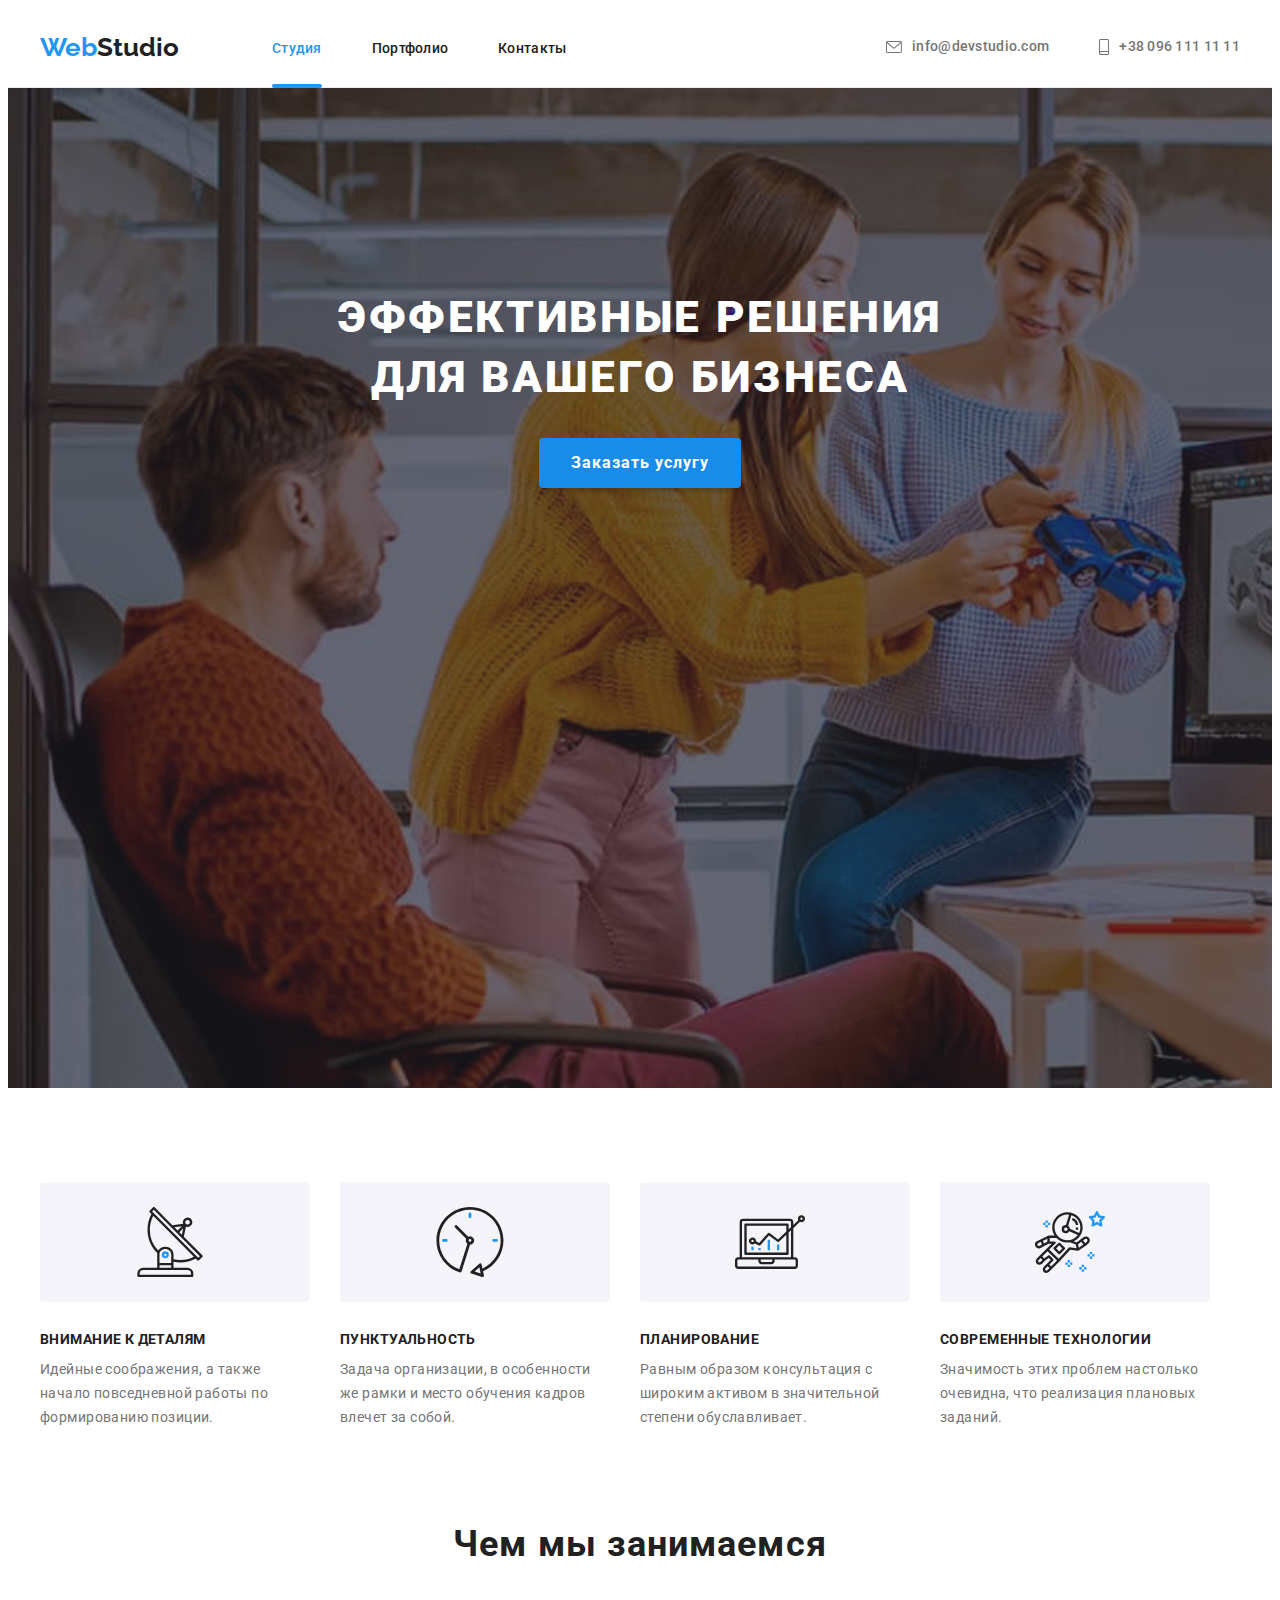
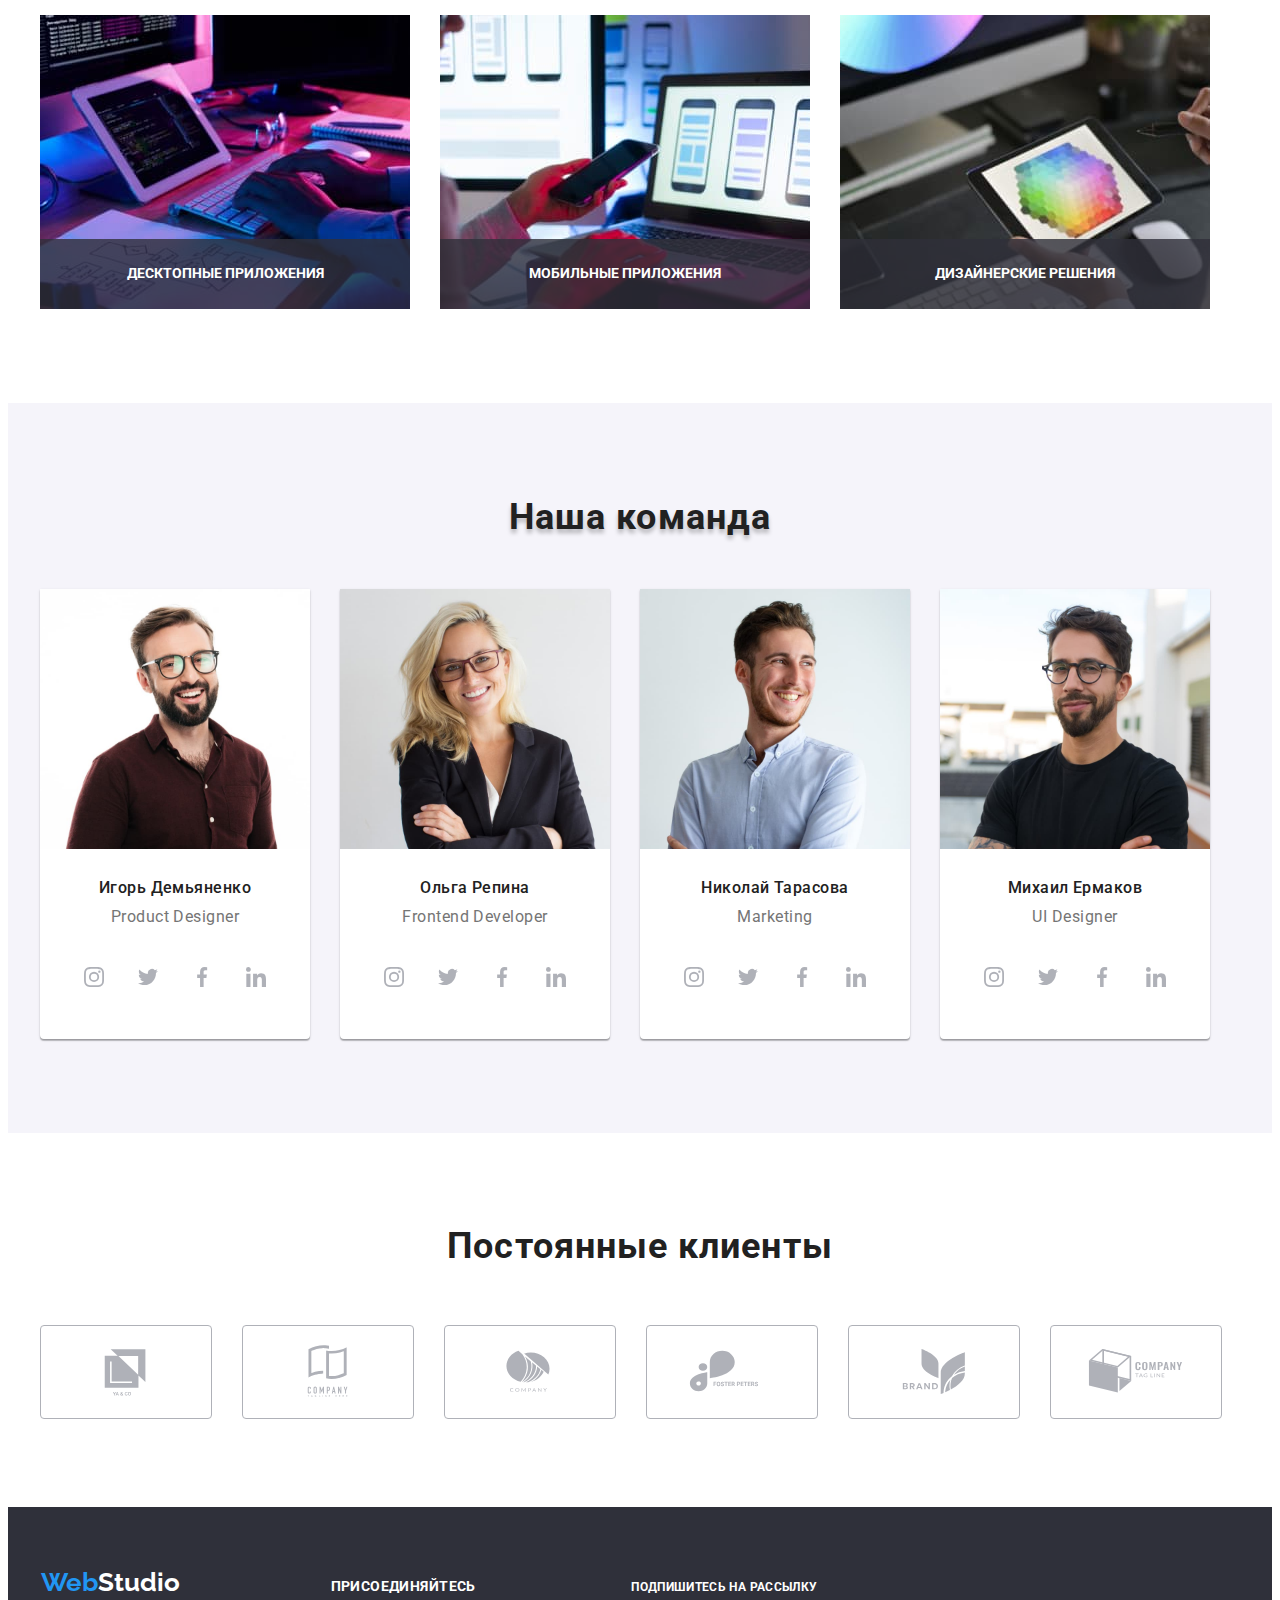
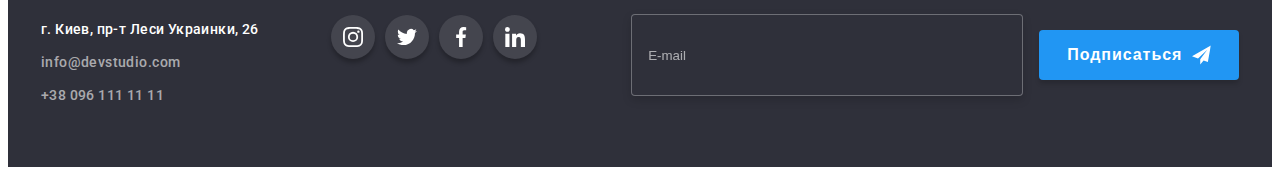
==== commit ef32c0ba: "add changes after tutor`s cheking" ====
--- a/index.html
+++ b/index.html
@@ -4,7 +4,7 @@
     <meta charset="UTF-8" />
     <meta http-equiv="X-UA-Compatible" content="IE=edge" />
     <meta name="viewport" content="width=device-width, initial-scale=1.0" />
-    <title>Home Work 5</title>
+    <title>Home Work 6</title>
     <link rel="preconnect" href="https://fonts.googleapis.com" />
     <link rel="preconnect" href="https://fonts.gstatic.com" crossorigin />
     <link
@@ -436,25 +436,39 @@
         <b class="title-modal-form">Оставьте свои данные, мы вам перезвоним</b>
         <form name="modal-form">
           <label class="modal-form-label" for="user-name">Имя</label>
-          <input
-            type="text"
-            class="modal-form-input user-form"
-            name="user_name"
-            id="user-name"
-            required
-          />
-
+          <span class="icon-wrapper">
+            <input
+              type="text"
+              class="modal-form-input input-form"
+              name="user-name"
+              id="user-name"
+              required
+            />
+            <svg class="modal-icon" width="18" height="18">
+              <use href="./images/symbol-defs.svg#icon-man"></use>
+            </svg>
+          </span>
           <label class="modal-form-label">Телефон</label>
-          <input name="user-phone" type="tel" class="modal-form-input" required />
+          <span class="icon-wrapper">
+            <input name="user-phone" type="tel" class="modal-form-input input-form" required />
+            <svg class="modal-icon" width="18" height="18">
+              <use href="./images/symbol-defs.svg#telephone-icon"></use>
+            </svg>
+          </span>
 
           <label class="modal-form-label">Почта </label>
-          <input name="user-mail" type="email" class="modal-form-input" />
-
-          <label for="" class="modal-form-label">Комментарий</label>
+          <span class="icon-wrapper">
+            <input name="user-mail" type="email" class="modal-form-input input-form" />
+            <svg class="modal-icon" width="18" height="18">
+              <use href="./images/symbol-defs.svg#mail-icon"></use>
+            </svg>
+          </span>
+          <label for="user-message" class="modal-form-label">Комментарий</label>
           <textarea
             name="user-message"
             class="modal-form-input textarea-form"
             placeholder="Введите текст"
+            id="user-message"
           ></textarea>
           <div class="checkbox-modal-wrapper">
             <input
--- a/css/styles.css
+++ b/css/styles.css
@@ -381,6 +381,7 @@
   display: flex;
   align-items: center;
   justify-content: center;
+  margin-bottom: 10px;
 }
 
 .link-social-icon {
@@ -783,7 +784,7 @@
 opacity: 0;
 visibility: hidden;
 pointer-events: 0;
-}   
+}     
 
 .modal{
 position: absolute;
@@ -824,6 +825,14 @@
 border: 1px solid rgba(0, 0, 0, 0.1);
 cursor: pointer;
 }
+
+.btn-modal:hover .modal-close-icon {
+fill: var(--hover-color);
+
+}
+
+/* BACKDROP END*/
+
 .modal-form {
   display: flex;
   flex-direction: column;
@@ -832,7 +841,7 @@
 .title-modal-form {
 display: block;
 text-align: center;
-margin-bottom: 30px;
+margin-bottom: 12px;
 
 font-weight: 700;
 font-size: 20px;
@@ -854,38 +863,58 @@
 
 
 .modal-form-label {
+position: relative;
 display: block;
 margin-bottom: 4px;
-
 
 font-size: 12px;
 line-height: 1.16;
 letter-spacing: 0.01em;
 color: #757575;
+}
+
+.icon-wrapper {
+position: relative;
+
+}
+
+.modal-icon {
+position: absolute;
+top: 50%;
+transform: translateY(-50%);
+left: 12px;
 
 }
 
 .modal-form-input {
-
 display: block;
 width: 100%;
 height: 40px;
 padding: 12px 11px;
-margin-bottom: 4px;
+/* margin-bottom: 4px; */
 outline: none;
 border: 1px solid rgba(33, 33, 33, 0.2);
 border-radius: 4px;
 }
 
+.modal-form-input:focus + .modal-icon {
+fill: #188CE8;
+}
+
+
+.input-form {
+padding-left: 42px;
+}
+
 .modal-form-input:focus {
+outline: 0;  
 border-color: #2196F3;
 }
-
 
 .textarea-form {
 height: 120px;
 resize: none;
-
+margin-bottom: 20px;
 }
 
 .textarea-form::placeholder {
@@ -895,9 +924,6 @@
 color: rgba(117, 117, 117, 0.5);
 }
 
-
-/* BACKDROP END*/
-
  /* FORM IN MODAL */
 
 .checkbox-modal-wrapper {
@@ -912,7 +938,6 @@
   line-height: 1.71;
   letter-spacing: 0.03em;
   color: #757575;
-  cursor: pointer;
 
 }
 
@@ -932,7 +957,7 @@
 
 }
 
-.modal-form-checkbox:checked+.modal-form-checkbox-label::before {
+.modal-form-checkbox:checked + .modal-form-checkbox-label::before {
   background-color: #188ce8;
   border: 0px;
 }
@@ -948,6 +973,13 @@
   text-decoration-line: underline;
 
   color: #2196F3;
+  transition: color 250ms cubic-bezier(0.4, 0, 0.2, 1);
+}
+
+.modal-link-policy:hover,
+.modal-link-policy:focus {
+color:#1675c2; 
+
 }
 
 .modal-form-button {
